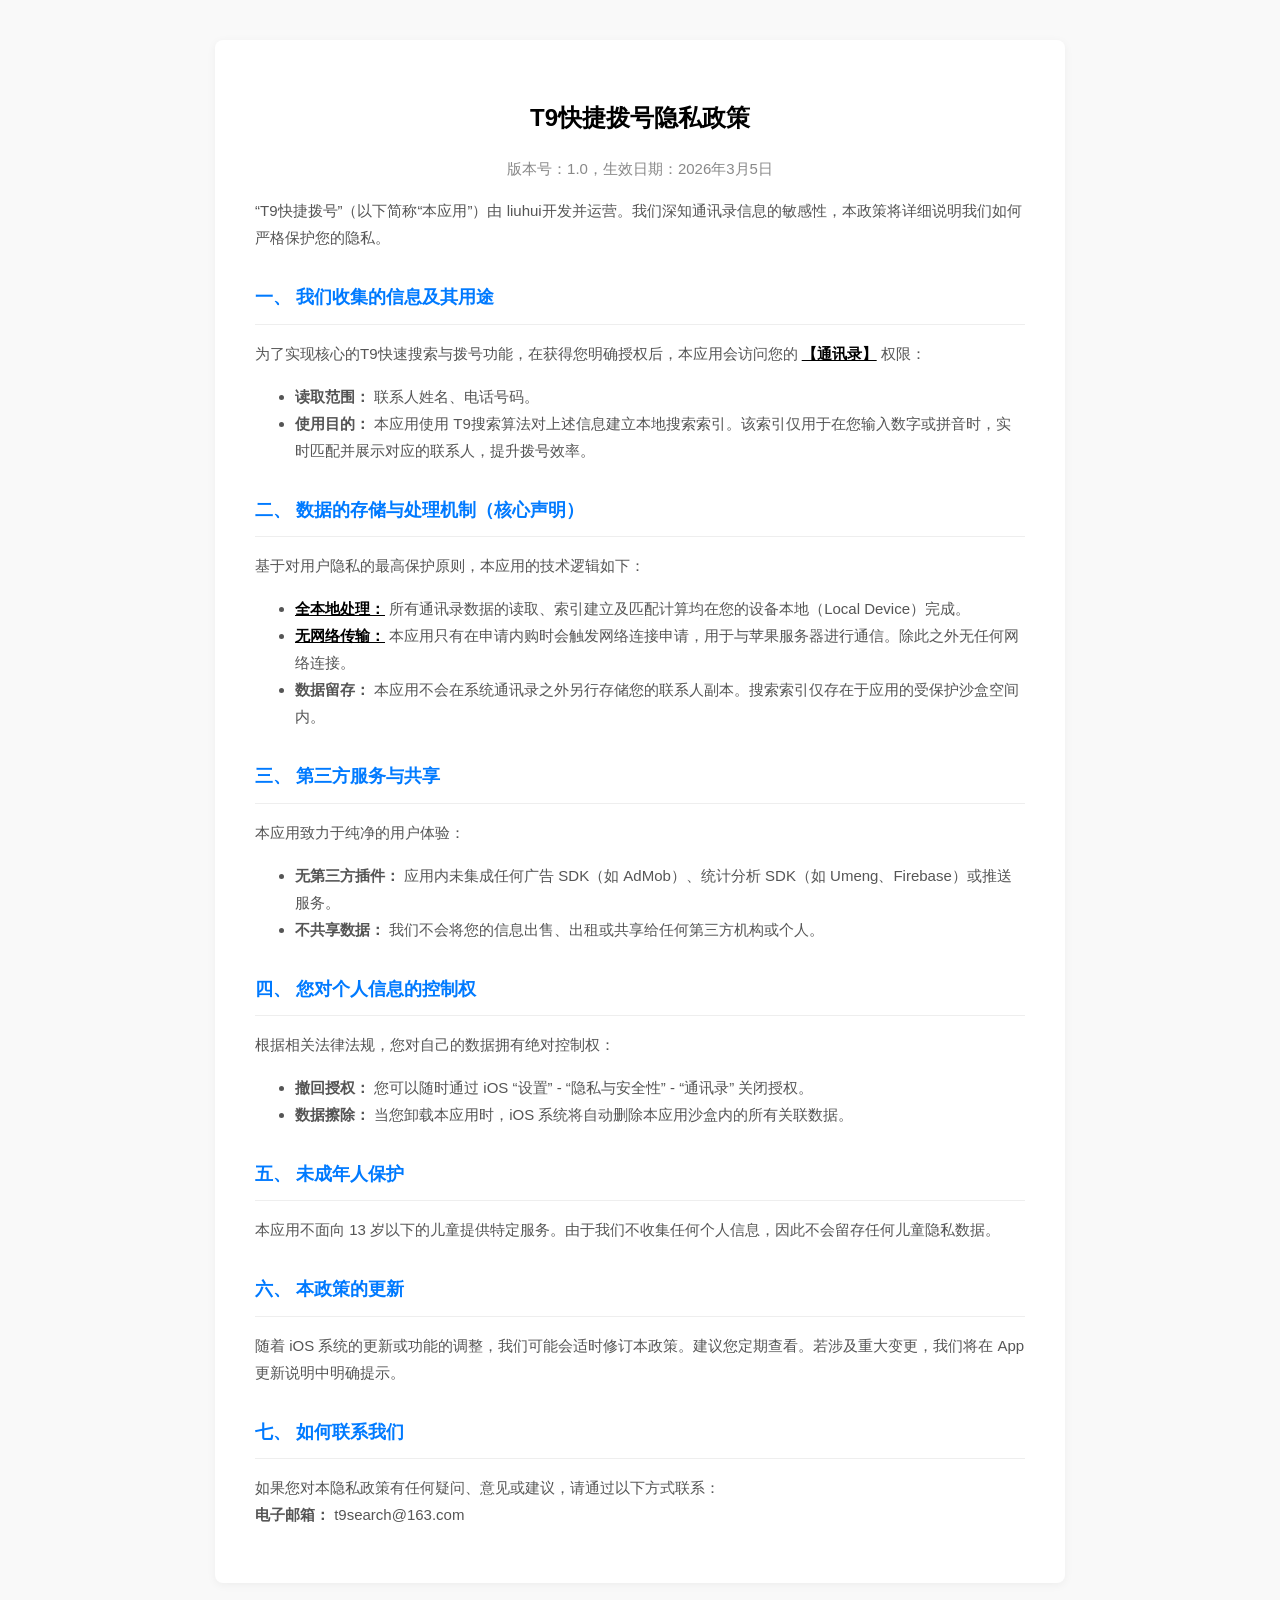
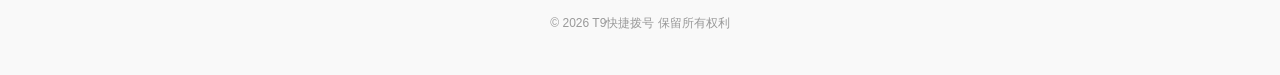
==== privacy.html @ c94786e4 "添加支持页面文件" ====
<!DOCTYPE html>
<html lang="zh-CN">
<head>
    <meta charset="UTF-8">
    <meta name="viewport" content="width=device-width, initial-scale=1.0">
    <title>隐私政策 - T9快捷拨号</title>
    <style>
        body { font-family: -apple-system, sans-serif; line-height: 1.8; color: #333; max-width: 850px; margin: 0 auto; padding: 40px 20px; background: #f9f9f9; }
        .content { background: #fff; padding: 40px; border-radius: 8px; box-shadow: 0 2px 10px rgba(0,0,0,0.05); }
        h1 { font-size: 24px; text-align: center; color: #000; }
        h2 { font-size: 18px; border-bottom: 1px solid #eee; padding-bottom: 10px; margin-top: 30px; color: #007aff; }
        p, li { font-size: 15px; color: #555; }
        .emphasize { font-weight: bold; color: #000; text-decoration: underline; }
        footer { text-align: center; font-size: 12px; color: #999; margin-top: 30px; }
    </style>
</head>
<body>
    <div class="content">
        <h1>T9快捷拨号隐私政策</h1>
        <p style="text-align: center; color: #888;">版本号：1.0，生效日期：2026年3月5日</p>

        <p>“T9快捷拨号”（以下简称“本应用”）由 liuhui开发并运营。我们深知通讯录信息的敏感性，本政策将详细说明我们如何严格保护您的隐私。</p>

        <h2>一、 我们收集的信息及其用途</h2>
        <p>为了实现核心的T9快速搜索与拨号功能，在获得您明确授权后，本应用会访问您的 <span class="emphasize">【通讯录】</span> 权限：</p>
        <ul>
            <li><strong>读取范围：</strong> 联系人姓名、电话号码。</li>
            <li><strong>使用目的：</strong> 本应用使用 T9搜索算法对上述信息建立本地搜索索引。该索引仅用于在您输入数字或拼音时，实时匹配并展示对应的联系人，提升拨号效率。</li>
        </ul>

        <h2>二、 数据的存储与处理机制（核心声明）</h2>
        <p>基于对用户隐私的最高保护原则，本应用的技术逻辑如下：</p>
        <ul>
            <li><span class="emphasize"><strong>全本地处理：</strong></span> 所有通讯录数据的读取、索引建立及匹配计算均在您的设备本地（Local Device）完成。</li>
            <li><span class="emphasize"><strong>无网络传输：</strong></span> 本应用只有在申请内购时会触发网络连接申请，用于与苹果服务器进行通信。除此之外无任何网络连接。</li>
            <li><strong>数据留存：</strong> 本应用不会在系统通讯录之外另行存储您的联系人副本。搜索索引仅存在于应用的受保护沙盒空间内。</li>
        </ul>

        <h2>三、 第三方服务与共享</h2>
        <p>本应用致力于纯净的用户体验：</p>
        <ul>
            <li><strong>无第三方插件：</strong> 应用内未集成任何广告 SDK（如 AdMob）、统计分析 SDK（如 Umeng、Firebase）或推送服务。</li>
            <li><strong>不共享数据：</strong> 我们不会将您的信息出售、出租或共享给任何第三方机构或个人。</li>
        </ul>

        <h2>四、 您对个人信息的控制权</h2>
        <p>根据相关法律法规，您对自己的数据拥有绝对控制权：</p>
        <ul>
            <li><strong>撤回授权：</strong> 您可以随时通过 iOS “设置” - “隐私与安全性” - “通讯录” 关闭授权。</li>
            <li><strong>数据擦除：</strong> 当您卸载本应用时，iOS 系统将自动删除本应用沙盒内的所有关联数据。</li>
        </ul>

        <h2>五、 未成年人保护</h2>
        <p>本应用不面向 13 岁以下的儿童提供特定服务。由于我们不收集任何个人信息，因此不会留存任何儿童隐私数据。</p>

        <h2>六、 本政策的更新</h2>
        <p>随着 iOS 系统的更新或功能的调整，我们可能会适时修订本政策。建议您定期查看。若涉及重大变更，我们将在 App 更新说明中明确提示。</p>

        <h2>七、 如何联系我们</h2>
        <p>如果您对本隐私政策有任何疑问、意见或建议，请通过以下方式联系：<br>
        <strong>电子邮箱：</strong> t9search@163.com</p>
    </div>
    <footer>© 2026 T9快捷拨号 保留所有权利</footer>
</body>
</html>
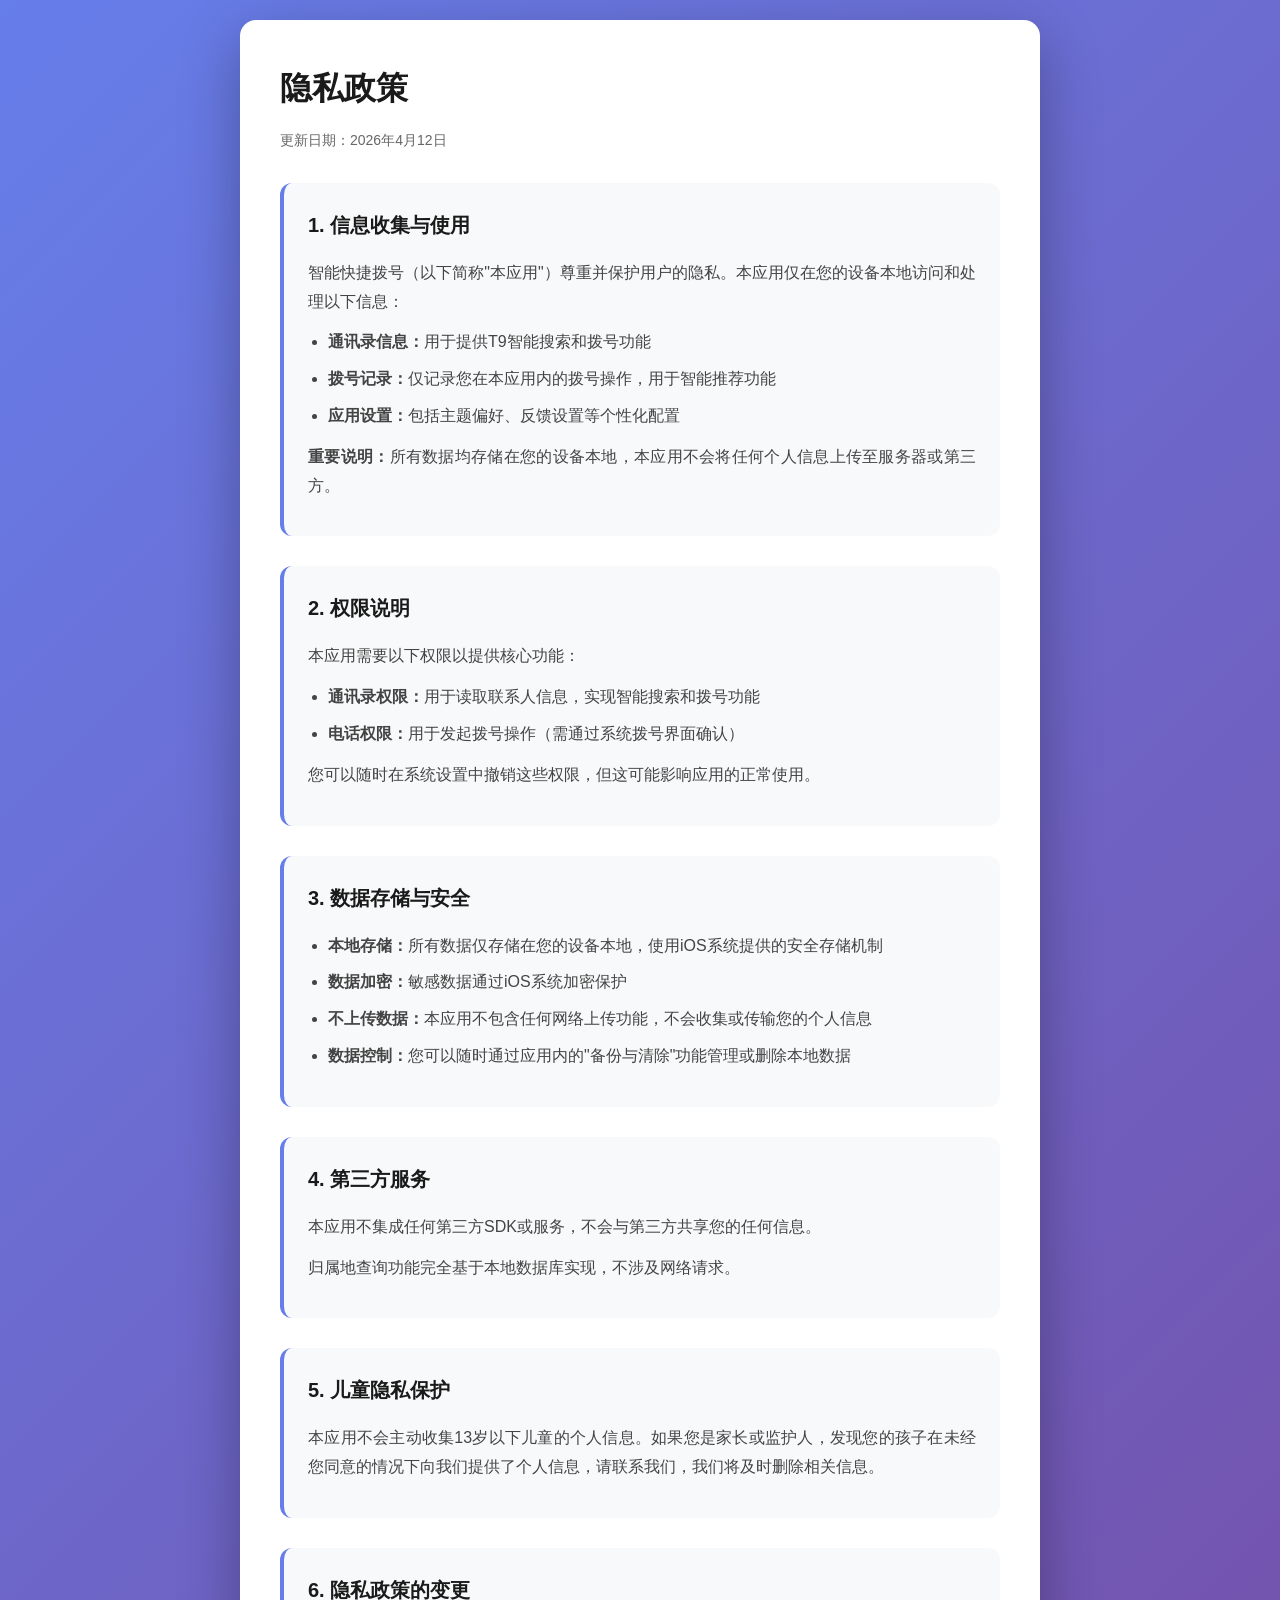
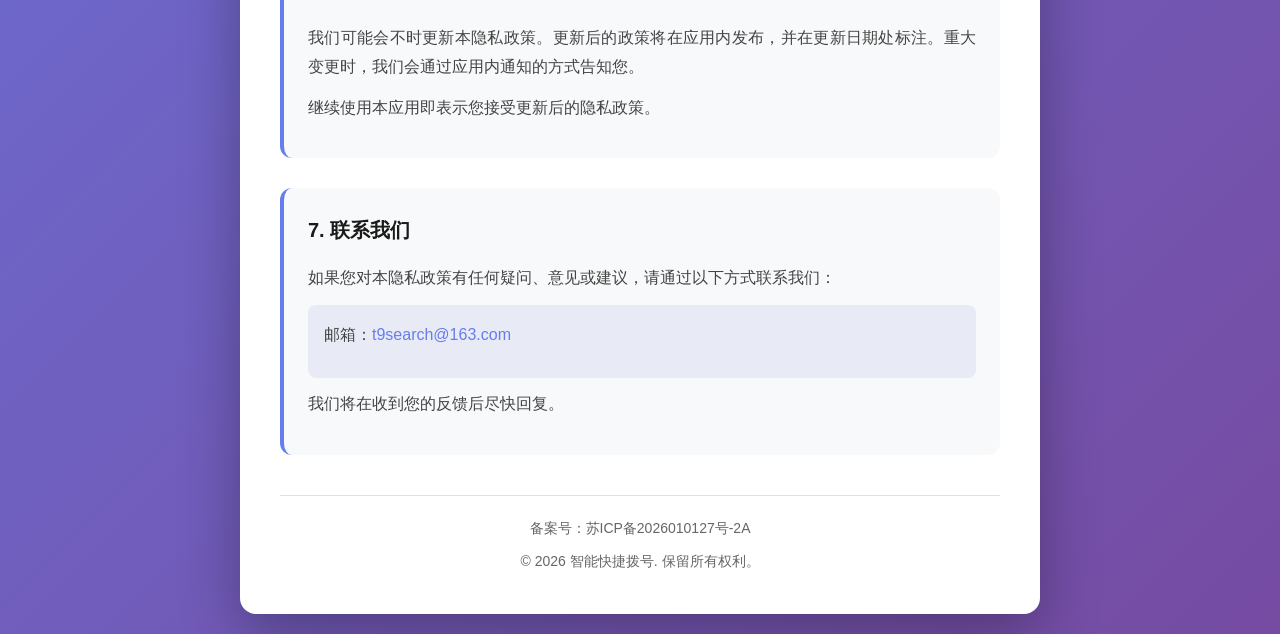
==== commit 618f0410: "Update privacy.html" ====
--- a/privacy.html
+++ b/privacy.html
@@ -3,64 +3,186 @@
 <head>
     <meta charset="UTF-8">
     <meta name="viewport" content="width=device-width, initial-scale=1.0">
-    <title>隐私政策 - T9快捷拨号</title>
+    <title>隐私政策 - 智能快捷拨号</title>
     <style>
-        body { font-family: -apple-system, sans-serif; line-height: 1.8; color: #333; max-width: 850px; margin: 0 auto; padding: 40px 20px; background: #f9f9f9; }
-        .content { background: #fff; padding: 40px; border-radius: 8px; box-shadow: 0 2px 10px rgba(0,0,0,0.05); }
-        h1 { font-size: 24px; text-align: center; color: #000; }
-        h2 { font-size: 18px; border-bottom: 1px solid #eee; padding-bottom: 10px; margin-top: 30px; color: #007aff; }
-        p, li { font-size: 15px; color: #555; }
-        .emphasize { font-weight: bold; color: #000; text-decoration: underline; }
-        footer { text-align: center; font-size: 12px; color: #999; margin-top: 30px; }
+        * {
+            margin: 0;
+            padding: 0;
+            box-sizing: border-box;
+        }
+
+        body {
+            font-family: -apple-system, BlinkMacSystemFont, "Segoe UI", "PingFang SC", "Hiragino Sans GB", "Microsoft YaHei", sans-serif;
+            line-height: 1.8;
+            color: #333;
+            background: linear-gradient(135deg, #667eea 0%, #764ba2 100%);
+            padding: 20px;
+        }
+
+        .container {
+            max-width: 800px;
+            margin: 0 auto;
+            background: white;
+            border-radius: 16px;
+            padding: 40px;
+            box-shadow: 0 20px 60px rgba(0, 0, 0, 0.3);
+        }
+
+        h1 {
+            font-size: 32px;
+            color: #1a1a1a;
+            margin-bottom: 10px;
+            font-weight: 700;
+        }
+
+        .update-date {
+            color: #666;
+            font-size: 14px;
+            margin-bottom: 30px;
+        }
+
+        .section {
+            margin-bottom: 30px;
+            padding: 24px;
+            background: #f8f9fa;
+            border-radius: 12px;
+            border-left: 4px solid #667eea;
+        }
+
+        .section h2 {
+            font-size: 20px;
+            color: #1a1a1a;
+            margin-bottom: 16px;
+            font-weight: 600;
+        }
+
+        .section p {
+            color: #444;
+            margin-bottom: 12px;
+            text-align: justify;
+        }
+
+        .section ul {
+            margin: 12px 0;
+            padding-left: 20px;
+        }
+
+        .section li {
+            color: #444;
+            margin-bottom: 8px;
+        }
+
+        .footer {
+            text-align: center;
+            margin-top: 40px;
+            padding-top: 20px;
+            border-top: 1px solid #e0e0e0;
+            color: #666;
+            font-size: 14px;
+        }
+
+        .contact {
+            background: #e8eaf6;
+            padding: 16px;
+            border-radius: 8px;
+            margin-top: 12px;
+        }
+
+        .contact a {
+            color: #667eea;
+            text-decoration: none;
+            font-weight: 500;
+        }
+
+        .contact a:hover {
+            text-decoration: underline;
+        }
+
+        @media (max-width: 768px) {
+            .container {
+                padding: 24px;
+            }
+
+            h1 {
+                font-size: 24px;
+            }
+
+            .section {
+                padding: 16px;
+            }
+
+            .section h2 {
+                font-size: 18px;
+            }
+        }
     </style>
 </head>
 <body>
-    <div class="content">
-        <h1>T9快捷拨号隐私政策</h1>
-        <p style="text-align: center; color: #888;">版本号：1.0，生效日期：2026年3月5日</p>
+    <div class="container">
+        <h1>隐私政策</h1>
+        <p class="update-date">更新日期：2026年4月12日</p>
 
-        <p>“T9快捷拨号”（以下简称“本应用”）由 liuhui开发并运营。我们深知通讯录信息的敏感性，本政策将详细说明我们如何严格保护您的隐私。</p>
+        <div class="section">
+            <h2>1. 信息收集与使用</h2>
+            <p>智能快捷拨号（以下简称"本应用"）尊重并保护用户的隐私。本应用仅在您的设备本地访问和处理以下信息：</p>
+            <ul>
+                <li><strong>通讯录信息：</strong>用于提供T9智能搜索和拨号功能</li>
+                <li><strong>拨号记录：</strong>仅记录您在本应用内的拨号操作，用于智能推荐功能</li>
+                <li><strong>应用设置：</strong>包括主题偏好、反馈设置等个性化配置</li>
+            </ul>
+            <p><strong>重要说明：</strong>所有数据均存储在您的设备本地，本应用不会将任何个人信息上传至服务器或第三方。</p>
+        </div>
 
-        <h2>一、 我们收集的信息及其用途</h2>
-        <p>为了实现核心的T9快速搜索与拨号功能，在获得您明确授权后，本应用会访问您的 <span class="emphasize">【通讯录】</span> 权限：</p>
-        <ul>
-            <li><strong>读取范围：</strong> 联系人姓名、电话号码。</li>
-            <li><strong>使用目的：</strong> 本应用使用 T9搜索算法对上述信息建立本地搜索索引。该索引仅用于在您输入数字或拼音时，实时匹配并展示对应的联系人，提升拨号效率。</li>
-        </ul>
+        <div class="section">
+            <h2>2. 权限说明</h2>
+            <p>本应用需要以下权限以提供核心功能：</p>
+            <ul>
+                <li><strong>通讯录权限：</strong>用于读取联系人信息，实现智能搜索和拨号功能</li>
+                <li><strong>电话权限：</strong>用于发起拨号操作（需通过系统拨号界面确认）</li>
+            </ul>
+            <p>您可以随时在系统设置中撤销这些权限，但这可能影响应用的正常使用。</p>
+        </div>
 
-        <h2>二、 数据的存储与处理机制（核心声明）</h2>
-        <p>基于对用户隐私的最高保护原则，本应用的技术逻辑如下：</p>
-        <ul>
-            <li><span class="emphasize"><strong>全本地处理：</strong></span> 所有通讯录数据的读取、索引建立及匹配计算均在您的设备本地（Local Device）完成。</li>
-            <li><span class="emphasize"><strong>无网络传输：</strong></span> 本应用只有在申请内购时会触发网络连接申请，用于与苹果服务器进行通信。除此之外无任何网络连接。</li>
-            <li><strong>数据留存：</strong> 本应用不会在系统通讯录之外另行存储您的联系人副本。搜索索引仅存在于应用的受保护沙盒空间内。</li>
-        </ul>
+        <div class="section">
+            <h2>3. 数据存储与安全</h2>
+            <ul>
+                <li><strong>本地存储：</strong>所有数据仅存储在您的设备本地，使用iOS系统提供的安全存储机制</li>
+                <li><strong>数据加密：</strong>敏感数据通过iOS系统加密保护</li>
+                <li><strong>不上传数据：</strong>本应用不包含任何网络上传功能，不会收集或传输您的个人信息</li>
+                <li><strong>数据控制：</strong>您可以随时通过应用内的"备份与清除"功能管理或删除本地数据</li>
+            </ul>
+        </div>
 
-        <h2>三、 第三方服务与共享</h2>
-        <p>本应用致力于纯净的用户体验：</p>
-        <ul>
-            <li><strong>无第三方插件：</strong> 应用内未集成任何广告 SDK（如 AdMob）、统计分析 SDK（如 Umeng、Firebase）或推送服务。</li>
-            <li><strong>不共享数据：</strong> 我们不会将您的信息出售、出租或共享给任何第三方机构或个人。</li>
-        </ul>
+        <div class="section">
+            <h2>4. 第三方服务</h2>
+            <p>本应用不集成任何第三方SDK或服务，不会与第三方共享您的任何信息。</p>
+            <p>归属地查询功能完全基于本地数据库实现，不涉及网络请求。</p>
+        </div>
 
-        <h2>四、 您对个人信息的控制权</h2>
-        <p>根据相关法律法规，您对自己的数据拥有绝对控制权：</p>
-        <ul>
-            <li><strong>撤回授权：</strong> 您可以随时通过 iOS “设置” - “隐私与安全性” - “通讯录” 关闭授权。</li>
-            <li><strong>数据擦除：</strong> 当您卸载本应用时，iOS 系统将自动删除本应用沙盒内的所有关联数据。</li>
-        </ul>
+        <div class="section">
+            <h2>5. 儿童隐私保护</h2>
+            <p>本应用不会主动收集13岁以下儿童的个人信息。如果您是家长或监护人，发现您的孩子在未经您同意的情况下向我们提供了个人信息，请联系我们，我们将及时删除相关信息。</p>
+        </div>
 
-        <h2>五、 未成年人保护</h2>
-        <p>本应用不面向 13 岁以下的儿童提供特定服务。由于我们不收集任何个人信息，因此不会留存任何儿童隐私数据。</p>
+        <div class="section">
+            <h2>6. 隐私政策的变更</h2>
+            <p>我们可能会不时更新本隐私政策。更新后的政策将在应用内发布，并在更新日期处标注。重大变更时，我们会通过应用内通知的方式告知您。</p>
+            <p>继续使用本应用即表示您接受更新后的隐私政策。</p>
+        </div>
 
-        <h2>六、 本政策的更新</h2>
-        <p>随着 iOS 系统的更新或功能的调整，我们可能会适时修订本政策。建议您定期查看。若涉及重大变更，我们将在 App 更新说明中明确提示。</p>
+        <div class="section">
+            <h2>7. 联系我们</h2>
+            <p>如果您对本隐私政策有任何疑问、意见或建议，请通过以下方式联系我们：</p>
+            <div class="contact">
+                <p>邮箱：<a href="mailto:t9search@163.com">t9search@163.com</a></p>
+            </div>
+            <p style="margin-top: 12px;">我们将在收到您的反馈后尽快回复。</p>
+        </div>
 
-        <h2>七、 如何联系我们</h2>
-        <p>如果您对本隐私政策有任何疑问、意见或建议，请通过以下方式联系：<br>
-        <strong>电子邮箱：</strong> t9search@163.com</p>
+        <div class="footer">
+            <p>备案号：苏ICP备2026010127号-2A</p>
+            <p style="margin-top: 8px;">© 2026 智能快捷拨号. 保留所有权利。</p>
+        </div>
     </div>
-    <footer>© 2026 T9快捷拨号 保留所有权利</footer>
 </body>
 </html>
-
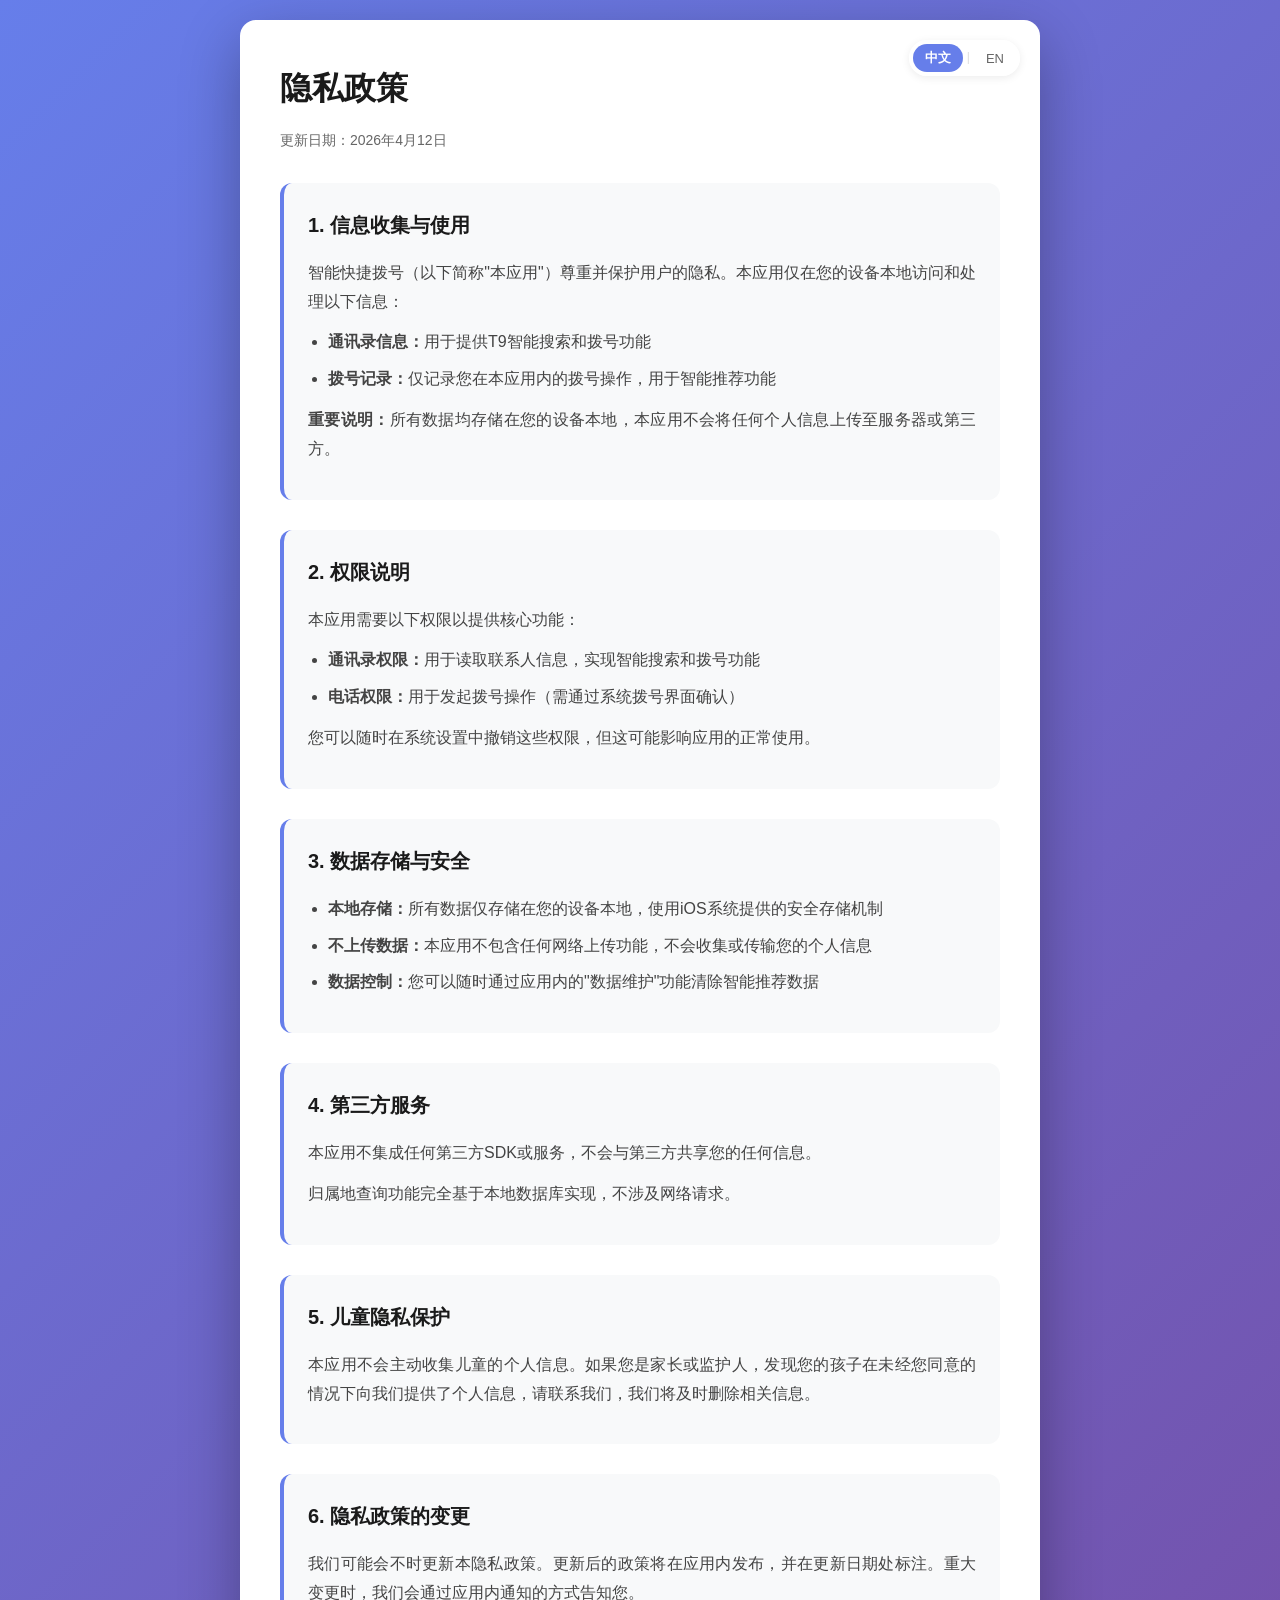
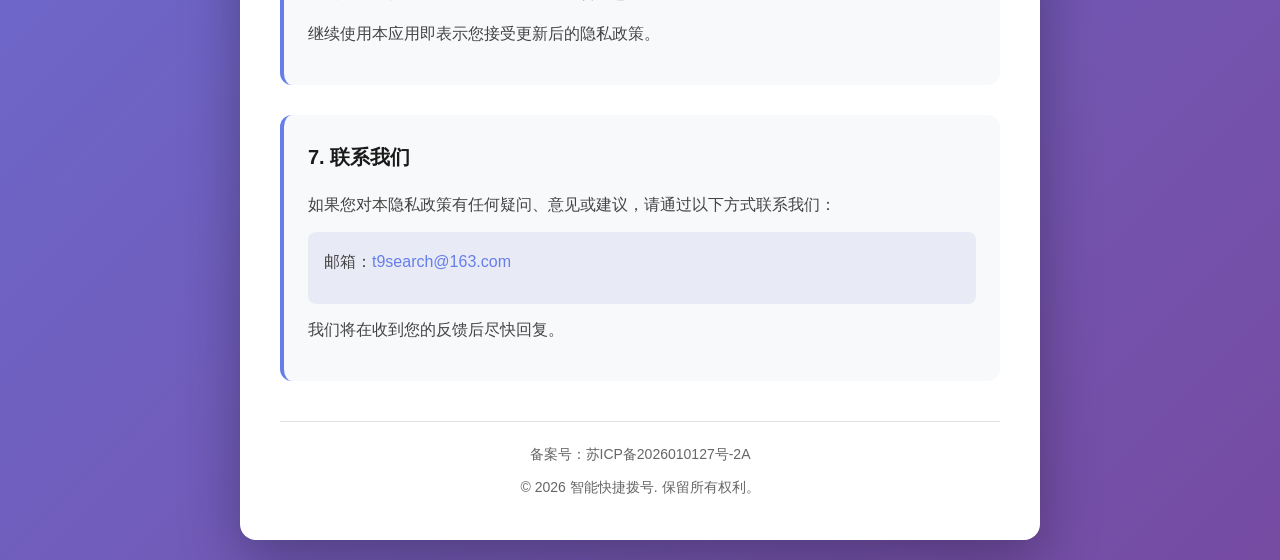
==== commit 380264f9: "Update privacy.html" ====
--- a/privacy.html
+++ b/privacy.html
@@ -26,6 +26,53 @@
             border-radius: 16px;
             padding: 40px;
             box-shadow: 0 20px 60px rgba(0, 0, 0, 0.3);
+            position: relative;
+        }
+
+        .lang-switch {
+            position: absolute;
+            top: 20px;
+            right: 20px;
+            display: flex;
+            align-items: center;
+            gap: 4px;
+            background: rgba(255,255,255,0.95);
+            padding: 4px;
+            border-radius: 20px;
+            box-shadow: 0 2px 8px rgba(0,0,0,0.08);
+            z-index: 10;
+        }
+
+        .lang-switch button {
+            border: none;
+            background: none;
+            cursor: pointer;
+            font-size: 13px;
+            color: #666;
+            padding: 5px 12px;
+            border-radius: 16px;
+            transition: all 0.2s;
+            font-family: inherit;
+        }
+
+        .lang-switch button.active {
+            background: #667eea;
+            color: white;
+            font-weight: 600;
+        }
+
+        .lang-switch .divider {
+            color: #ddd;
+            font-size: 12px;
+            user-select: none;
+        }
+
+        .lang-content {
+            display: none;
+        }
+
+        .lang-content.active {
+            display: block;
         }
 
         h1 {
@@ -103,6 +150,16 @@
                 padding: 24px;
             }
 
+            .lang-switch {
+                top: 12px;
+                right: 12px;
+            }
+
+            .lang-switch button {
+                font-size: 12px;
+                padding: 4px 10px;
+            }
+
             h1 {
                 font-size: 24px;
             }
@@ -119,70 +176,158 @@
 </head>
 <body>
     <div class="container">
-        <h1>隐私政策</h1>
-        <p class="update-date">更新日期：2026年4月12日</p>
-
-        <div class="section">
-            <h2>1. 信息收集与使用</h2>
-            <p>智能快捷拨号（以下简称"本应用"）尊重并保护用户的隐私。本应用仅在您的设备本地访问和处理以下信息：</p>
-            <ul>
-                <li><strong>通讯录信息：</strong>用于提供T9智能搜索和拨号功能</li>
-                <li><strong>拨号记录：</strong>仅记录您在本应用内的拨号操作，用于智能推荐功能</li>
-                <li><strong>应用设置：</strong>包括主题偏好、反馈设置等个性化配置</li>
-            </ul>
-            <p><strong>重要说明：</strong>所有数据均存储在您的设备本地，本应用不会将任何个人信息上传至服务器或第三方。</p>
+        <div class="lang-switch">
+            <button id="btn-zh" onclick="setLang('zh')" class="active">中文</button>
+            <span class="divider">|</span>
+            <button id="btn-en" onclick="setLang('en')">EN</button>
         </div>
 
-        <div class="section">
-            <h2>2. 权限说明</h2>
-            <p>本应用需要以下权限以提供核心功能：</p>
-            <ul>
-                <li><strong>通讯录权限：</strong>用于读取联系人信息，实现智能搜索和拨号功能</li>
-                <li><strong>电话权限：</strong>用于发起拨号操作（需通过系统拨号界面确认）</li>
-            </ul>
-            <p>您可以随时在系统设置中撤销这些权限，但这可能影响应用的正常使用。</p>
+        <!-- 中文内容 -->
+        <div class="lang-content active" data-lang="zh">
+            <h1>隐私政策</h1>
+            <p class="update-date">更新日期：2026年4月12日</p>
+
+            <div class="section">
+                <h2>1. 信息收集与使用</h2>
+                <p>智能快捷拨号（以下简称"本应用"）尊重并保护用户的隐私。本应用仅在您的设备本地访问和处理以下信息：</p>
+                <ul>
+                    <li><strong>通讯录信息：</strong>用于提供T9智能搜索和拨号功能</li>
+                    <li><strong>拨号记录：</strong>仅记录您在本应用内的拨号操作，用于智能推荐功能</li>
+                </ul>
+                <p><strong>重要说明：</strong>所有数据均存储在您的设备本地，本应用不会将任何个人信息上传至服务器或第三方。</p>
+            </div>
+
+            <div class="section">
+                <h2>2. 权限说明</h2>
+                <p>本应用需要以下权限以提供核心功能：</p>
+                <ul>
+                    <li><strong>通讯录权限：</strong>用于读取联系人信息，实现智能搜索和拨号功能</li>
+                    <li><strong>电话权限：</strong>用于发起拨号操作（需通过系统拨号界面确认）</li>
+                </ul>
+                <p>您可以随时在系统设置中撤销这些权限，但这可能影响应用的正常使用。</p>
+            </div>
+
+            <div class="section">
+                <h2>3. 数据存储与安全</h2>
+                <ul>
+                    <li><strong>本地存储：</strong>所有数据仅存储在您的设备本地，使用iOS系统提供的安全存储机制</li>
+                    <li><strong>不上传数据：</strong>本应用不包含任何网络上传功能，不会收集或传输您的个人信息</li>
+                    <li><strong>数据控制：</strong>您可以随时通过应用内的"数据维护"功能清除智能推荐数据</li>
+                </ul>
+            </div>
+
+            <div class="section">
+                <h2>4. 第三方服务</h2>
+                <p>本应用不集成任何第三方SDK或服务，不会与第三方共享您的任何信息。</p>
+                <p>归属地查询功能完全基于本地数据库实现，不涉及网络请求。</p>
+            </div>
+
+            <div class="section">
+                <h2>5. 儿童隐私保护</h2>
+                <p>本应用不会主动收集儿童的个人信息。如果您是家长或监护人，发现您的孩子在未经您同意的情况下向我们提供了个人信息，请联系我们，我们将及时删除相关信息。</p>
+            </div>
+
+            <div class="section">
+                <h2>6. 隐私政策的变更</h2>
+                <p>我们可能会不时更新本隐私政策。更新后的政策将在应用内发布，并在更新日期处标注。重大变更时，我们会通过应用内通知的方式告知您。</p>
+                <p>继续使用本应用即表示您接受更新后的隐私政策。</p>
+            </div>
+
+            <div class="section">
+                <h2>7. 联系我们</h2>
+                <p>如果您对本隐私政策有任何疑问、意见或建议，请通过以下方式联系我们：</p>
+                <div class="contact">
+                    <p>邮箱：<a href="mailto:t9search@163.com">t9search@163.com</a></p>
+                </div>
+                <p style="margin-top: 12px;">我们将在收到您的反馈后尽快回复。</p>
+            </div>
+
+            <div class="footer">
+                <p>备案号：苏ICP备2026010127号-2A</p>
+                <p style="margin-top: 8px;">© 2026 智能快捷拨号. 保留所有权利。</p>
+            </div>
         </div>
 
-        <div class="section">
-            <h2>3. 数据存储与安全</h2>
-            <ul>
-                <li><strong>本地存储：</strong>所有数据仅存储在您的设备本地，使用iOS系统提供的安全存储机制</li>
-                <li><strong>数据加密：</strong>敏感数据通过iOS系统加密保护</li>
-                <li><strong>不上传数据：</strong>本应用不包含任何网络上传功能，不会收集或传输您的个人信息</li>
-                <li><strong>数据控制：</strong>您可以随时通过应用内的"备份与清除"功能管理或删除本地数据</li>
-            </ul>
-        </div>
-
-        <div class="section">
-            <h2>4. 第三方服务</h2>
-            <p>本应用不集成任何第三方SDK或服务，不会与第三方共享您的任何信息。</p>
-            <p>归属地查询功能完全基于本地数据库实现，不涉及网络请求。</p>
-        </div>
-
-        <div class="section">
-            <h2>5. 儿童隐私保护</h2>
-            <p>本应用不会主动收集13岁以下儿童的个人信息。如果您是家长或监护人，发现您的孩子在未经您同意的情况下向我们提供了个人信息，请联系我们，我们将及时删除相关信息。</p>
-        </div>
-
-        <div class="section">
-            <h2>6. 隐私政策的变更</h2>
-            <p>我们可能会不时更新本隐私政策。更新后的政策将在应用内发布，并在更新日期处标注。重大变更时，我们会通过应用内通知的方式告知您。</p>
-            <p>继续使用本应用即表示您接受更新后的隐私政策。</p>
-        </div>
-
-        <div class="section">
-            <h2>7. 联系我们</h2>
-            <p>如果您对本隐私政策有任何疑问、意见或建议，请通过以下方式联系我们：</p>
-            <div class="contact">
-                <p>邮箱：<a href="mailto:t9search@163.com">t9search@163.com</a></p>
-            </div>
-            <p style="margin-top: 12px;">我们将在收到您的反馈后尽快回复。</p>
-        </div>
-
-        <div class="footer">
-            <p>备案号：苏ICP备2026010127号-2A</p>
-            <p style="margin-top: 8px;">© 2026 智能快捷拨号. 保留所有权利。</p>
+        <!-- 英文内容 -->
+        <div class="lang-content" data-lang="en">
+            <h1>Privacy Policy</h1>
+            <p class="update-date">Updated April 12, 2026</p>
+
+            <div class="section">
+                <h2>1. What We Collect</h2>
+                <p>Smart Quick Dial works entirely on your device. We only access:</p>
+                <ul>
+                    <li>Contacts — for search and dialing</li>
+                    <li>Dial history within the app — for smart suggestions</li>
+                </ul>
+                <p>Nothing leaves your device. Ever.</p>
+            </div>
+
+            <div class="section">
+                <h2>2. Permissions</h2>
+                <p>We need:</p>
+                <ul>
+                    <li>Contacts — to find and call people</li>
+                    <li>Phone — to place calls (you confirm each time)</li>
+                </ul>
+                <p>You can revoke these anytime in Settings.</p>
+            </div>
+
+            <div class="section">
+                <h2>3. Your Data</h2>
+                <ul>
+                    <li>Everything stays on your phone</li>
+                    <li>No network uploads — we never see your contacts</li>
+                    <li>Clear smart suggestion data anytime using Data Maintenance</li>
+                </ul>
+            </div>
+
+            <div class="section">
+                <h2>4. Third Parties</h2>
+                <p>No third-party SDKs. No data sharing.</p>
+                <p>Attribution lookup uses a local database — no internet needed.</p>
+            </div>
+
+            <div class="section">
+                <h2>5. Kids' Privacy</h2>
+                <p>We don't collect data from children. If your child shared info without permission, contact us and we'll delete it immediately.</p>
+            </div>
+
+            <div class="section">
+                <h2>6. Changes</h2>
+                <p>We may update this policy. Major changes will be announced in the app.</p>
+                <p>Continuing to use the app means you accept the updated policy.</p>
+            </div>
+
+            <div class="section">
+                <h2>7. Contact</h2>
+                <p>Questions? Reach us at:</p>
+                <div class="contact">
+                    <p>Email: <a href="mailto:t9search@163.com">t9search@163.com</a></p>
+                </div>
+            </div>
+
+            <div class="footer">
+                <p>ICP Filing: Su ICP Bei 2026010127 Hao - 2A</p>
+                <p style="margin-top: 8px;">© 2026 Smart Quick Dial. All rights reserved.</p>
+            </div>
         </div>
     </div>
+
+    <script>
+        function setLang(lang) {
+            document.querySelectorAll('.lang-content').forEach(function(el) {
+                el.classList.toggle('active', el.dataset.lang === lang);
+            });
+            document.getElementById('btn-zh').classList.toggle('active', lang === 'zh');
+            document.getElementById('btn-en').classList.toggle('active', lang === 'en');
+            document.documentElement.lang = lang === 'zh' ? 'zh-CN' : 'en';
+        }
+
+        var hash = window.location.hash;
+        if (hash === '#en') {
+            setLang('en');
+        }
+    </script>
 </body>
 </html>
